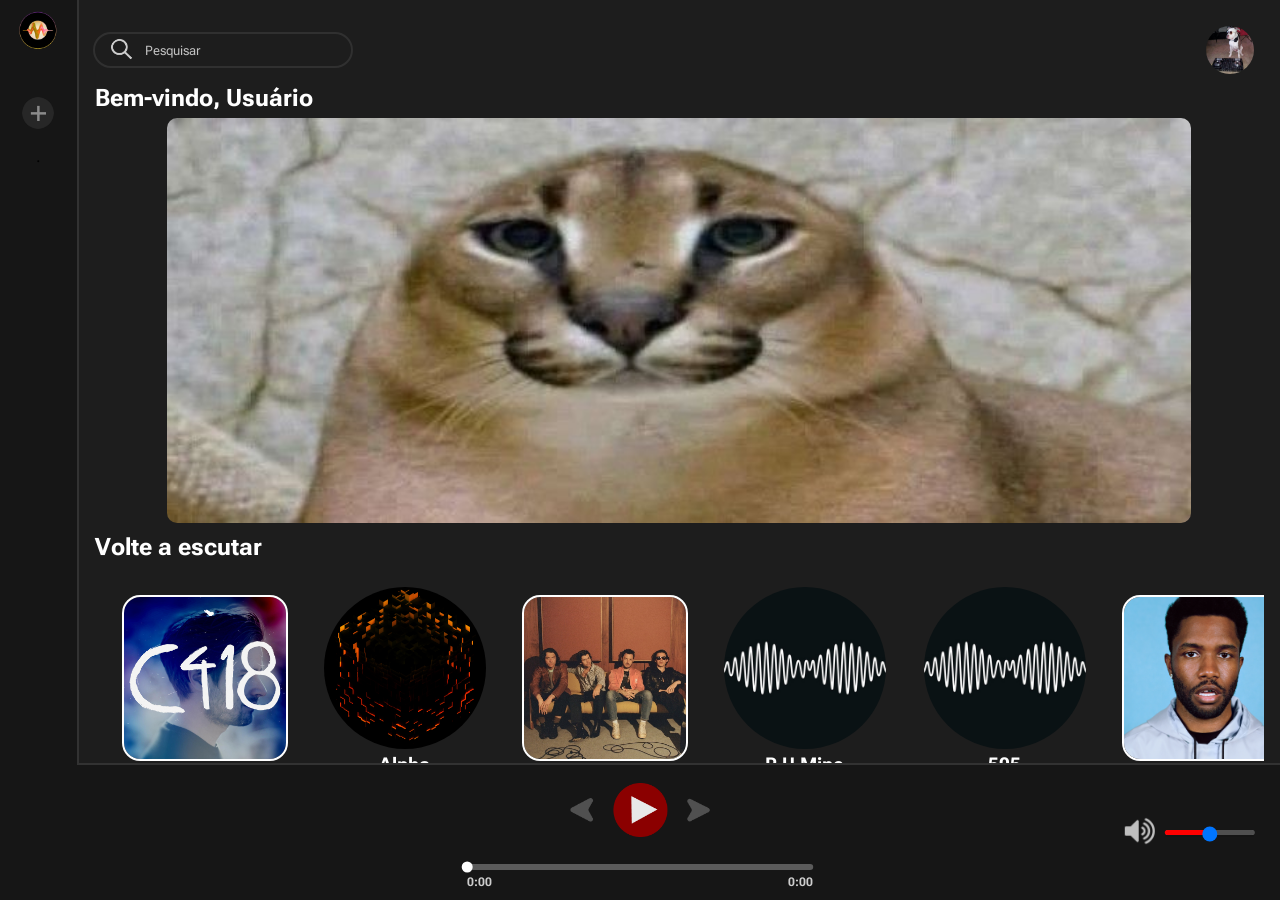
==== index.html @ 1cf7402e "alguns ajustes finos no js, html e css" ====
<!DOCTYPE html>
<html lang="pt-br">

<head>
    <meta charset="UTF-8">
    <meta name="viewport" content="width=device-width, initial-scale=1.0">
    <title>Suner</title>
    <link rel="stylesheet" href="./src/css/estilo.css">
    <link rel="icon" type="image/png" href="./src/assets/image/logosite.png">
</head>

<body>
    <main class="site"><!-- tudo vai estar dentro deste mano -->

        <section class="sub-main">

            <header>
                <div class="barra-pesquisa">
                    <img src="./src/assets/image/lupa-pesquisa.png" class="lupa-pesquisa">
                    <input type="text" placeholder="Pesquisar" class="input-pesquisa"></input>
                </div>

                <img src="./src/assets/image/foto_teste_tocandoAgora.jpg" class="foto-perfil">
                <img src="./src/assets/image/logosite.png" class="logo-mobile">
            </header>

            <h1 id="bem-vindoText">Bem-vindo, Usuário</h1>

            <img id="banner-bemvindo" src="./src/assets/image/banner/banner_epico.jfif">

            <h1 id="volte-escutarText">Volte a escutar</h1>

            <article id="volte-escutar">

            </article>

            <h1 id="fora-radarText">Fora do radar</h1>
            <h2 id="descricao-fora-radar">Descubra novas músicas e artistas pequenos</h2>

            <article id="fora-radar">

                <!-- aqui vai os icon, que são controlados pelo js -->

            </article>

            <section class="barra-debaixo">
                <div class="container-barra-debaixo">
                    <img class="img-barra-debaixo" src="./src/assets/image/botoes/homepreenchido.png">
                    <h1>Início</h1>
                </div>

                <div class="container-barra-debaixo">
                    <img class="imagem-nao-selecionada" src="./src/assets/image/botoes/playlistspreenchido.png">
                    <h1 class="nao-selecionado">Playlists</h1>
                </div>

                <div class="container-barra-debaixo">
                    <img class="imagem-nao-selecionada" src="./src/assets/image/botoes/usuariopreenchido.png">
                    <h1 class="nao-selecionado">Conta</h1>
                </div>
            </section>

        </section>

        <aside class="barra-lateral">

            <img src="/src/assets/image/logosite.png" class="logo">

            <div class="playlist-container" id="btn-criarPlaylist">
                <img class="botao-add-playlist" src="./src/assets/image/add_playlist.png">
                <h1 class="playlist-nome">Criar nova playlist</h1>
                <div id="input-playlists" class="hide">
                    <div>
                        <label for="input-nomePlaylist">Nome da playlist:</label>
                        <input type="text" id="input-nomePlaylist" placeholder="Nome playlist">
                    </div>
                    <div>
                        <label for="input-nomeCriador">Nome do criador:</label>
                        <input type="text" id="input-nomeCriador" placeholder="Nome do criador">
                    </div>
                    <button type="button" id="btn-confirmarPlaylist">Confirmar</button>
                </div>
            </div>

            <div class="playlist-content">



                <div class="playlist-container">
                    <img class="playlist" src="./src/assets/image/playlist/capa_playlist.jpg">
                    <h1 class="playlist-nome">Nome da playlist</h1>
                </div>
                <div class="playlist-container">
                    <img class="playlist" src="./src/assets/image/playlist/capa_playlist.jpg">
                    <h1 class="playlist-nome">Nome da playlist</h1>
                </div>
                <div class="playlist-container">
                    <img class="playlist" src="./src/assets/image/playlist/capa_playlist.jpg">
                    <h1 class="playlist-nome">Nome da playlist</h1>
                </div>


            </div>

        </aside>

        <!-- controle de música -->
        <div class="controle-musica">
            <img class="imagem-musica" src="">
            <div class="container-texto-musica">
                <h1 class="titulo" id="titulo-player-musica"></h1>
                <h2 id="titulo-player-album"></h2>
            </div>

            <div class="botoes-player">
                <img class="botao-player-voltaravancar" src="./src/assets/image/botoes/voltar_avancar.png">
                <img id="botao-player-tocar" src="./src/assets/image/botoes/botao_tocar.png">
                <img class="botao-player-voltaravancar" id="botao-player-avancar"
                    src="./src/assets/image/botoes/voltar_avancar.png">
            </div>

            <div class="container-progresso">
                <div class="barra-progresso">
                    <div class="progresso-musica"></div>
                    <div class="bolinha-progresso"></div>
                </div>

                <h4 class="tempo" id="tempo-atual">0:00</h4>
                <h4 class="tempo" id="tempo-total">0:00</h4>

            </div>

            <div class="controle-volume">
                <button id="btn-mutar" class="btn-mutar"><img class="imagem-botao-mutar"
                        src="./src/assets/image/botoes/volume.png" alt="Mutar"></button>
                <input type="range" id="volume-bar" min="0" max="100" value="50">
            </div>

    </main>

    <script src="./src/js/script.js"></script>
    <script src="https://cdnjs.cloudflare.com/ajax/libs/jsmediatags/3.9.5/jsmediatags.js"
        integrity="sha512-fCU+rmH3nS/RJaTSl/ylo/PxwWIZwJts3rfxRylSPqGYMJGPLXvPJGOTF+ECb0K5m9rSXbkCNg2PR7WKGWRTVQ=="
        crossorigin="anonymous" referrerpolicy="no-referrer"></script>

</body>

</html>
---- src/css/estilo.css ----
@import url('https://fonts.googleapis.com/css2?family=DM+Sans:ital,opsz,wght@0,9..40,100..1000;1,9..40,100..1000&display=swap');
@import url('https://fonts.googleapis.com/css2?family=DM+Sans:ital,opsz,wght@0,9..40,100..1000;1,9..40,100..1000&family=Roboto+Flex:opsz,wght@8..144,100..1000&display=swap');

/* reset */
* {
    padding: 0;
    box-sizing: border-box;
    margin: 0;
}

body {
    font-family: 'Roboto Flex';
    background: #161616
}

:root {
    --CorTema: #AC0000;
    --CorTemaEscuro: #990000;
    --CorFundo: hsl(0, 0%, 0%);
    --CorBgIcon: color-mix(in hsl, var(--CorFundo), transparent 60%);
    --LarguraSubMain: 100%;
}

.site {
    display: grid;
    grid-template-columns: minmax(75px, 6vw) 1fr;
    grid-template-rows: 85vh auto 0;
    grid-template-areas:
        "barraLateral sub-main"
        "controle-musica controle-musica"
        "barra-debaixo barra-debaixo";

    background: transparent;
    height: 100vh;
    overflow: visible;

}

.hide {
    opacity: 0;
    visibility: hidden;
}

/* Playlists */

.barra-lateral {
    grid-area: barraLateral;
    background-color: transparent;
    display: flex;
    flex-direction: column;
    max-height: 85vh;
}

#input-playlists {
    transition: ease 0.2s;
    position: absolute;
    background: #323232;
    color: #fff;
    padding: .5em;
    border-radius: 10px;
    z-index: 999;
    left: 5em;
    top: 12.5vh;
}

#input-playlists div {
    display: grid;
}

#input-playlists input {
    border-radius: 30rem;
    padding: 2.5px;
    padding-left: 5px;
    background: none;
    border: none;
    outline: 2px #4d4d4d solid;
    margin: 0.25rem;
    color: #fff;
}

#btn-confirmarPlaylist {
    background: #ac0000;
    color: #fff;
    border: 2px solid #fff;
    width: 50%;
    aspect-ratio: 3/1;
    margin-top:15px;
    margin-bottom: 10px;
    border-radius: 10px;
    cursor: pointer;
    margin-left:25%;
}

#btn-confirmarPlaylist:hover {
    background: #810000;
    margin-left:25%;
    transform: scale(105%);
    transition: 0.1s ease-in-out;

}

.playlist-content {
    display: flex;
    flex-direction: column;
    align-items: center;
    max-width: 100%;
}

.btn-playlist {
    background: transparent;
    border: none;
    color: #fff;
    font-size: 18px;
    display: flex;
    justify-content: space-between;
}

.playlist {
    width: 80%;
    aspect-ratio: 1/1;
    border-radius: 16%;
    margin-bottom: 1rem;
}

.playlist-container {
    display: flex;
    justify-content: center;
    position: relative;
    width: 100%;
    cursor: pointer;
}

.playlist-nome {
    position: absolute;
    left: calc(100%);
    opacity: 0;
    white-space: nowrap;
    color: white;
    background-color: #383838;
    font-family: 'Roboto Flex';
    font-size: 1vw;
    pointer-events: none;
    font-weight: bold;
    padding: 5px;
    border-radius: 5px;
    align-self: center;
    transform: translateY(-25%);
    margin: 0;
    transition: 0.2s;
}

.playlist-container:hover .playlist-nome {
    opacity: 1;
}

.botao-add-playlist {
    opacity: 0.5;
    width: 2.5vw;
    min-width: 24.3px;
    aspect-ratio: 1/1;
    display: flex;
    align-items: center;
    justify-content: center;
    border-radius: 100%;
    transition: .15s;
    margin-bottom: 2vh;
}

.playlist-container:hover .botao-add-playlist {
    opacity: 1;
    transition: 0.3s;
}

.artista-foto {
    box-sizing: border-box;
    width: 200px;
    height: auto;
    display: block;
    position: absolute;
    top: 75%;
    left: 40%;
    transform: translateY(-50%);
    border-radius: 15px;
    z-index: 1;
}

.artista-banner {
    background-image: url(../assets/image/banner/banner_epico.jfif);
    width: 100%;
    height: 250px;
    background-size: cover;
    background-position: center;
    background-repeat: no-repeat;
    transform: translateY(-10%) translateX(-11%)
}

.barra-pesquisa {
    border: #fff;
    color: #fff;
    width: 20vw;
    height: 3.5vh;
    display: flex;
    text-align: left;
    align-items: center;
    padding: 5px;
    position: relative;
    border-radius: 30px;
    outline: 2px solid rgb(48, 48, 48);
    z-index: 1;
}

.input-pesquisa::placeholder {
    font-family: 'Roboto Flex';
    color: rgba(255, 255, 255, 0.729);
}

.input-pesquisa {
    background-color: transparent;
    border: #fff;
    color: #fff;
    outline: none;
}

.lupa-pesquisa {
    border-radius: 100%;
    width: auto;
    height: 115%;
    aspect-ratio: 1/1;
    margin: 10px;
    cursor: pointer;
}

.artista-nome {
    color: white;
    position: absolute;
    text-align: right;
    top: 75%;
    right: 62%;
    font-size: 35px;
    margin-top: 10px;
}

.artista-subtitulo {
    color: #cdcdcd;
    position: absolute;
    text-align: right;
    top: calc(75% + 50px);
    right: 62%;
    font-family: "dm sans";
    font-size: 17.5px;
    font-weight: normal;
}

.btn-retangular {
    color: #ffffff;
    font-size: 18px;
    font-weight: bold;
    padding: 10px 20px 10px 20px;
    border: none;
    border-radius: 10px;
    cursor: pointer;
    align-items: center;
    justify-content: center;
    display: flex;
    gap: 15px;
    font-weight: 600;
    font-size: 22px;
    font-family: "dm sans";
    position: absolute;

    background: linear-gradient(#ac0000 0%, #460000 100%);
}

#btn-tocar {
    left: calc(40% + 200px + 15px);
    top: 84%;
}

.musicas-artista {
    display: flex;
    align-items: center;
    width: 100%;
    padding-left: 120px;
    padding-top: 120px;
}

.item-musica-artista {
    display: flex;
    max-height: 100px;
    align-items: center;
    margin-bottom: 3vh;
}

.musica-titulo-album {
    display: flex;
    flex-direction: column;
    gap: 8px;
}

.musica-titulo-album h2 {
    color: #CDCDCD;
    font-size: 17.5px;
}

.musica-foto {
    height: 12vh;
    width: auto;
    border-radius: 100%;
    padding-right: 15px;
}

.titulo {
    color: white;
    font-family: 'Roboto Flex';
    font-size: 25px;
    margin-right: 3vw;
}

.linha {
    width: 2px;
    height: 50vh;
    background: white;
    margin: 0 10px;
    background: linear-gradient(to bottom,
            transparent 0%,
            white 30%,
            white 70%,
            transparent 100%);
}

.lista-musicas {
    max-width: 50vw;
}

.em-destaque {
    display: flex;
    flex-direction: row;
    align-items: center;
    padding-left: 1vw;
}

.destaque-artista {
    flex: 1;
    max-width: 34vw;
    padding-bottom: 11.5vh;
}

.destaque-imagem {
    height: 35vh;
    width: auto;
    border-radius: 100%;
    padding-right: 15px;
}

.titulo-secundario {
    color: #CDCDCD;
    padding-right: 3vw;
    font-size: 20px;
    flex: 0 0 12vw;
}

.titulo-grande {
    color: white;
    font-family: 'Roboto Flex';
    font-size: 40px;
    padding-bottom: 2vh;
    padding-top: 5vh;
}

.titulo-destaque {
    color: white;
    font-family: 'Roboto Flex';
    font-size: 35px;
    padding-bottom: 1.5vh;
    padding-left: 0.5vw;
}

#em-destaque {
    padding-left: 1vw;
}

.titulo-secundario-destaque {
    color: #CDCDCD;
    font-size: 25px;
    padding-bottom: 0.5vh;
    padding-left: 0.5vw;
}

/* content do site */

.sub-main {
    background: #1D1D1D;
    overflow-y: auto;
    color: #fff;
    grid-area: sub-main;
    min-width: 0;
    width: var(--LarguraSubMain);
    padding: 1em;
    border-left: 2px solid #323232;
    border-bottom: 2px solid #323232;
}

::-webkit-scrollbar {
    width: 10px;
    height: 10px;
}

::-webkit-scrollbar-thumb {
    background: #555;
    border-radius: 0;
}

/* header do site */

.sub-main header {
    display: flex;
    justify-content: space-between;
    margin-top: 0px;
    align-items: center;
    position: relative;
    width: 100%;
}

.foto-perfil {
    border-radius: 100%;
    width: 3em;
    height: auto;
    aspect-ratio: 1/1;
    margin: 10px;
    cursor: pointer;
}

/* barra do usuário, a lateral */

#foto-perfil {
    width: 12vw;
    height: 12vw;
    border-radius: 50%;
}

.foto-user {
    position: relative;
    justify-self: center;
    padding: 10px;
    width: 100%;
    text-align: center;
}

#nome-user {
    color: var(--CorFundo);
    filter: invert(1);
}

#barra-user {
    color: invert(1) var(--CorFundo);
    position: absolute;
    top: 0;
    right: 10px;
    width: 20vw;
    height: 100vh;
    padding: 15px;
    background-color: var(--CorFundo);
    border-radius: 20px;
    z-index: 999;
    transition: 0.2s ease-in-out;
}

#btn-fechar {
    width: 4vw;
    height: 4vh;
    position: absolute;
    z-index: 9999;
    background: transparent;
    color: var(--CorFundo);
    filter: invert(1);
    border: var(--CorFundo) 2px solid;
    border-radius: 30px;
}

#btn-fechar:hover {
    background-color: color-mix(var(--CorTema), transparent 70%);
    border: var(--CorTema) 2px solid;
    filter: invert(0);
    color: color-mix(var(--CorTema), white 60%)
}

.tema-container div {
    display: grid;
}

.tema-container {
    display: grid;
    gap: 10px;
}

.tema-container label {
    margin-bottom: 5px;
    font-size: 1.5rem;
    font-weight: 600;
    color: var(--CorFundo);
    filter: invert(1);
}

.tema-container input {
    width: 4rem;
    height: 4rem;
    border-radius: 10px;
}

#btn-mudar-cor {
    justify-self: center;
    background: transparent;
    color: var(--CorFundo);
    filter: invert(1);
    border: var(--CorFundo) 2px solid;
    border-radius: 30px;
    width: 60%;
    aspect-ratio: 1/0.20;
    font-size: 1.2rem;
}

#btn-mudar-cor:hover {
    background-color: color-mix(var(--CorTema), transparent 70%);
    border: var(--CorTema) 2px solid;
    filter: invert(0);
    color: color-mix(var(--CorTema), white 60%)
}

/* ====================== */

#volte-escutar {
    display: flex;
    overflow-x: auto;
    padding: 10px;
    justify-content: left;
}

#fora-radar {
    padding: 10px;
    display: flex;
    justify-content: center;
    gap: 10px;
    overflow-x: auto;
}

/* banner maneiro */
#banner-bemvindo {
    background-image: url(../assets/image/banner/banner_epico.jfif);
    background-size: cover;
    width: 80vw;
    height: 45vh;
    position: relative;
    left: 50%;
    transform: translateX(-50%);
    border-radius: 10px;
}

/* Componentes dos icons (os treco do volte a escitar) */

.icon {
    transition: .2s;
    text-align: center;
    background: transparent;
    padding: 10px;
    border-radius: 10%;
    min-width: 200px;
    justify-content: center;
    align-content: center;
    max-width: 250px;
    cursor: pointer;
}

.icon:hover {
    transition: .2s ease-in-out;
    transform: scale(105%);
}

.icon-btn-play {
    width: 3rem;
    height: 3rem;
    background-color: var(--CorTema);
    display: flex;
    justify-content: center;
    align-items: center;
    border-radius: 50%;
    z-index: 99;
    position: absolute;
    left: 70%;
    top: 50%;
    visibility: hidden;
    box-shadow: #000 0 0 15px .25rem;
}

.icon:hover .icon-btn-play {
    visibility: visible;
    transform: scale(120%);
    transition: 0.2s ease-in-out;
}

.iconmusica {
    color: transparent;
}

.icon-barra-play {
    width: 0;
    height: 0;
    transform: translateX(25%);
    border-top: 0.625rem solid transparent;
    border-left: 1.25rem solid var(--CorFundo);
    border-right: 1.25rem solid transparent;
    border-bottom: 0.625rem solid transparent;
}

.capa-album {
    border-radius: 100%;
    width: 18vh;
}

.icon-nome {
    font-size: 1.2rem;
    font-weight: bold;
}

.icon-artista {
    font-size: 1rem;
    font-weight: 550;
}

.tipo {
    font-size: 0.8rem;
    color: #9999;
    font-family: 'DM Sans'
}

.capa-artista {
    border-radius: 10%;
    outline: 2px solid white;
    width: 18vh;
    height: auto;
    aspect-ratio: 1/1;
    object-fit: cover;
}

.capa-musica {
    border-radius: 100%;
    width: 18vh;
    aspect-ratio: 1/1;
}

/* tentativa de gambiarra #leonSola */
.fake-aside {
    width: 180px;
    height: 100vh;
    outline: 2px solid green;
}

/* Textos */
#bem-vindoText {
    margin-bottom: 0.25em;
}

#volte-escutarText {
    margin-top: 0.25em;
    margin-bottom: 0.25em;
}

#descricao-fora-radar {
    margin-bottom: 0.25em;
    font-family: "dm sans";
    font-weight: bold;
}

#btn-aleatorio {
    left: calc(40% + 200px + 15px + 152px);
    top: 84%;
    padding: 5px 20px 5px 20px;
}

.btn-retangular img {
    width: auto;
    height: 1.2em;
}

#btn-aleatorio img {
    height: calc(1.2em + 13px);
}

/* controle da musica v2 */

.controle-musica {
    display: flex;
    margin-top: 1vh;
    position: relative;
    width: 100%;
    margin-left: 1vw;
}

#btn-mutar {
    border: none;
    background: transparent;
    cursor: pointer;
}

.controle-volume {
    position: absolute;
    left: 97vw;
    transform: translateX(-100%) translateY(100%);
    display: flex;
    align-items: center;
    justify-content: center;
    gap: 0.75vw;
    margin-top: 1vh;
}

#volume-bar {
    --webkit-appearance: none;
    width: 7vw;
    background: transparent;
    cursor: pointer;
}

#volume-bar::-webkit-slider-runnable-track {
    height: 5px;
    background: linear-gradient(to right, #ff0000 var(--range-pct, 0%), #4f4f4f var(--range-pct, 0%));
    border-radius: 10px;
    box-shadow: 0px 2px 0px rgba(0, 0, 0, 0.1);
}

#volume-bar::-webkit-slider-thumb {
    -webkit-appearance: none;
    height: 14px;
    width: 14px;
    background: #CDCDCD;
    border-radius: 10px;
    margin-top: -4.5px;
}

.imagem-botao-mutar {
    width: 30px;
    height: 30px;
    filter: brightness(0) invert(0.75)
}

.imagem-musica {
    aspect-ratio: 1/1;
    max-height: 13vh;
    border-radius: 100%;
}

#titulo-player-musica {
    margin-top: 1vh;
    margin-left: 0.5vw;
    white-space: nowrap;
}

.botoes-player {
    position: absolute;
    left: 49vw;
    transform: translateX(-50%);
    display: flex;
    align-items: center;
    justify-content: center;
    gap: 1.5vw;
    margin-top: 1vh;
}

#botao-player-tocar {
    max-width: 6vh;
    transition: 0.15s;
}

#botao-player-tocar:hover {
    transform: scale(105%);
    transition: 0.15s;
}

.botao-player-voltaravancar {
    max-width: 2.6vh;
    aspect-ratio: 1/1;
    transition: 0.15s;
}

.botao-player-voltaravancar:hover {
    transform: scale(105%);
    transition: 0.15s;
    filter: brightness(0) invert(1)
}

#botao-player-avancar {
    transform: rotate(180deg);
}

/* barra progresso é a parte do fundo da barra de progresso */
.container-progresso {
    background-color: #5B5B5B;
    border-radius: 30px;
    width: 27vw;
    min-width: 183px;
    height: 6px;
    position: absolute;
    left: 49vw;
    transform: translateX(-50%);
    margin-top: 10vh;
}

.barra-progresso {
    height: 100%;
}

#tempo-atual {
    margin-top: 5px;
    color: #CDCDCD;
}

#tempo-total {
    margin-top: -14px;
    text-align: right;
    color: #CDCDCD;
}

.progresso-musica {
    width: 50%;
    height: 100%;
    background: #8B0000;
    border-radius: 30px;
}

.barra-progresso:hover .bolinha-progresso {
    transform: scale(110%) translateY(-50%) translateX(-50%);
    transition: 0.1s;
}

.bolinha-progresso {
    height: 11px;
    background-color: white;
    border-radius: 100%;
    position: absolute;
    top: 50%;
    transform: translateY(-50%) translateX(-50%);
    width: 11px;
    left: 50%;
    transition: 0.1s;
}

/* Tempo (esquerda e direita) */
.tempo {
    font-size: 12px;
    color: #e4dcdc;
    min-width: 35px;
}

.logo {
    max-width: 60%;
    align-self: center;
    margin-top: 1vh;
    margin-bottom: 5vh;
    border-radius: 10px;
}

.container-texto-musica {
    display: flex;
    flex-direction: column;
}

.container-texto-musica h2 {
    font-family: "dm sans";
    font-size: 1rem;
    color: #CDCDCD;
    margin-left: 0.5vw;
    white-space: nowrap;
}

.barra-debaixo {
    position: fixed;
    display: none;
    justify-content: space-between;
    bottom: 0;
    left: 0;
    width: 100%;
    height: 50px;
    background: linear-gradient(#1d1d1d00 10%, #1d1d1d57 35%, #ff000097 90%, #ff0000c8 100%);
    z-index: 9999;
    padding-left: 50px;
    padding-right: 50px;
}

.img-barra-debaixo {
    width: 30px;
    aspect-ratio: 1/1;
}

.container-barra-debaixo {
    display: flex;
    flex-direction: column;
    align-items: center;
    max-width: 40px;
}

.container-barra-debaixo h1 {
    font-size: 0.8rem;
    font-family: "Roboto Flex";
    padding-top: 3px;
}

.nao-selecionado {
    color: #9A9A9A;
    opacity: 0.75;
}

.imagem-nao-selecionada {
    width: 30px;
    aspect-ratio: 1/1;
    opacity: 0.75;
}

.logo-mobile {
    width: 8vw;
    display: none;
}

.identificador-tipo-icone {
    display: none;
}

.identificador-tipo-artista {
    display: none;
}

@media(width <=768px) {
    .site {
        grid-template-columns: minmax(75px, 6vw) 1fr;
        grid-template-rows: 100vh;
        grid-template-areas:
            "sub-main sub-main"
    }

    .barra-lateral {
        display: none;
    }

    .barra-debaixo {
        display: flex;

    }

    .controle-musica {
        position: fixed;
        bottom: 8%;
        left: 50%;
        transform: translateX(-50%);
        width: 95%;
        background-color: #2A2A2A;
        height: 65px;
        border-radius: 10px;

        margin-left: 0;
        margin-top: 0;

        display: flex;
        align-items: center;
        overflow-x: hidden;
    }

    .imagem-musica {
        max-height: 5.25vh;
        margin-bottom: 5px;
        margin-left: 5px;
    }

    .botoes-player {
        position: static;

        left: 0;
        transform: none;
        display: flex;
        align-items: center;
        justify-content: center;
        gap: 15px;
        margin-top: 0;
        margin-left: auto;
        margin-right: 10px;
        margin-bottom: 6px;
    }

    #botao-player-tocar {
        max-width: 4.6vh;
    }

    .botao-player-voltaravancar {
        max-width: 15px;
    }

    #titulo-player-musica {
        margin-top: 0;
        font-size: 1rem;
    }

    .container-texto-musica {
        margin-bottom: 5px;
        margin-left: 5px;
    }

    .container-texto-musica h2 {
        font-size: 0.7rem;
    }

    .container-progresso {
        border-radius: 10px;
        width: 100%;
        height: 4px;
        position: absolute;
        bottom: 1px;
        left: 50%;
    }

    .bolinha-progresso {
        height: 8px;
        background-color: white;
        border-radius: 100%;
        position: absolute;
        top: 50%;
        transform: translateY(-50%) translateX(-50%);
        width: 8px;
        left: 50%;
        transition: 0.1s;
        display: none;
    }

    #banner-bemvindo {
        display: none;
    }

    .barra-pesquisa {
        display: none;
    }

    .foto-perfil {
        display: none;
    }

    .sub-main {
        padding: 10px;
    }

    .sub-main header {
        margin-bottom: 2vh;
    }

    #bem-vindoText {
        margin-bottom: 4vh;
    }

    #volte-escutar {
        display: grid;
        grid-template-columns: repeat(2, 46vw);
        grid-template-rows: repeat(4, 45px);
        gap: 10px;
        padding: 0;
        align-items: center;
        justify-content: center;
        margin-bottom: 3vh;
    }

    .icon {
        text-align: center;
        background: #2A2A2A;
        border-radius: 5px;
        padding: 0;
        display: flex;
        flex-direction: row;
        cursor: pointer;
        max-width: none;
        min-width: 0;
        justify-content: flex-start;
        align-items: center;
    }

    .icon:hover {
        transition: 0s;
        transform: scale(100%);
    }

    .capa-musica {
        border-radius: 5px;
        height: 45px;
        width: 45px;
        margin-right: 7.5px;
    }

    .capa-artista {
        border-radius: 5px;
        outline: 0;
        height: 45px;
        width: 45px;
        margin-right: 7.5px;
    }

    .icon-nome {
        font-size: 1rem;
        text-align: left;
    }

    .icon-artista {
        font-size: 0.8rem;
        text-align: left;
    }

    .tipo {
        display: none;
    }

    .identificador-tipo-icone {
        width: 15px;
        aspect-ratio: 1/1;
        margin-left: auto;
        margin-right: 7.5px;
        display: block;
    }

    .identificador-tipo-artista {
        width: 20px;
        aspect-ratio: 1/1;
        margin-left: auto;
        margin-right: 5px;
        display: block;
    }

    .logo-mobile {
        display: block;
    }

    #bem-vindoText {
        font-size: 1.5rem;
    }

    #volte-escutarText {
        font-size: 1.35rem;
    }

    #fora-radarText {
        font-size: 1.35rem;
    }

    #descricao-fora-radar {
        font-size: 0.8rem;
    }

    #tempo-atual {
        display: none;
    }

    #tempo-total {
        display: none;
    }

    .controle-volume {
        display: none;
    }
}

/* estilização da pagina de playlist */

.playlist-info img {
    width: 15vw;
    aspect-ratio: 1/1;
    min-width: 170px;
    border-radius: 5%;
}

.playlist-info {
    display: flex;
    align-items: center;
    margin-bottom: 3rem;
}

.playlist-info div {
    margin-left: 5vh;
    text-align: left;
}

.playlist-namePage {
    font-size: 3rem;
}

.criador-playlist {
    margin-top: 10px;
    font-size: 1.3rem;
    font-weight: 500;
}

.dados-playlist {
    font-size: 1rem;
    font-weight: 350;
}

/* bagulhinho das musicas */

.musica-playlist {
    width: 100%;
    display: flex;
    justify-content: space-between;
    align-items: center;
    cursor: pointer;
    padding: 0.4rem;
    background: #272727;
    border-radius: 0.6rem;
}

.musica-playlist section {
    display: flex;
    align-items: center;
}

.capa-musicaPlaylist {
    width: 7vw;
    aspect-ratio: 1/1;
    border-radius: 50%;
}

.info-musicaPlaylist {
    align-items: center;
    font-size: 0.8rem;
    margin-left: 0.5em;
}

.nome-musicaPlaylist {
    font-size: 1.5rem;
}

.artista-musicaPlaylist {
    font-size: 1.3em;
    color: #a3a3a3
}

.tempo-musicaPlaylist {
    font-size: 1.3em
}

.toques-musicaPlaylist {
    font-size: 1.3em;
}
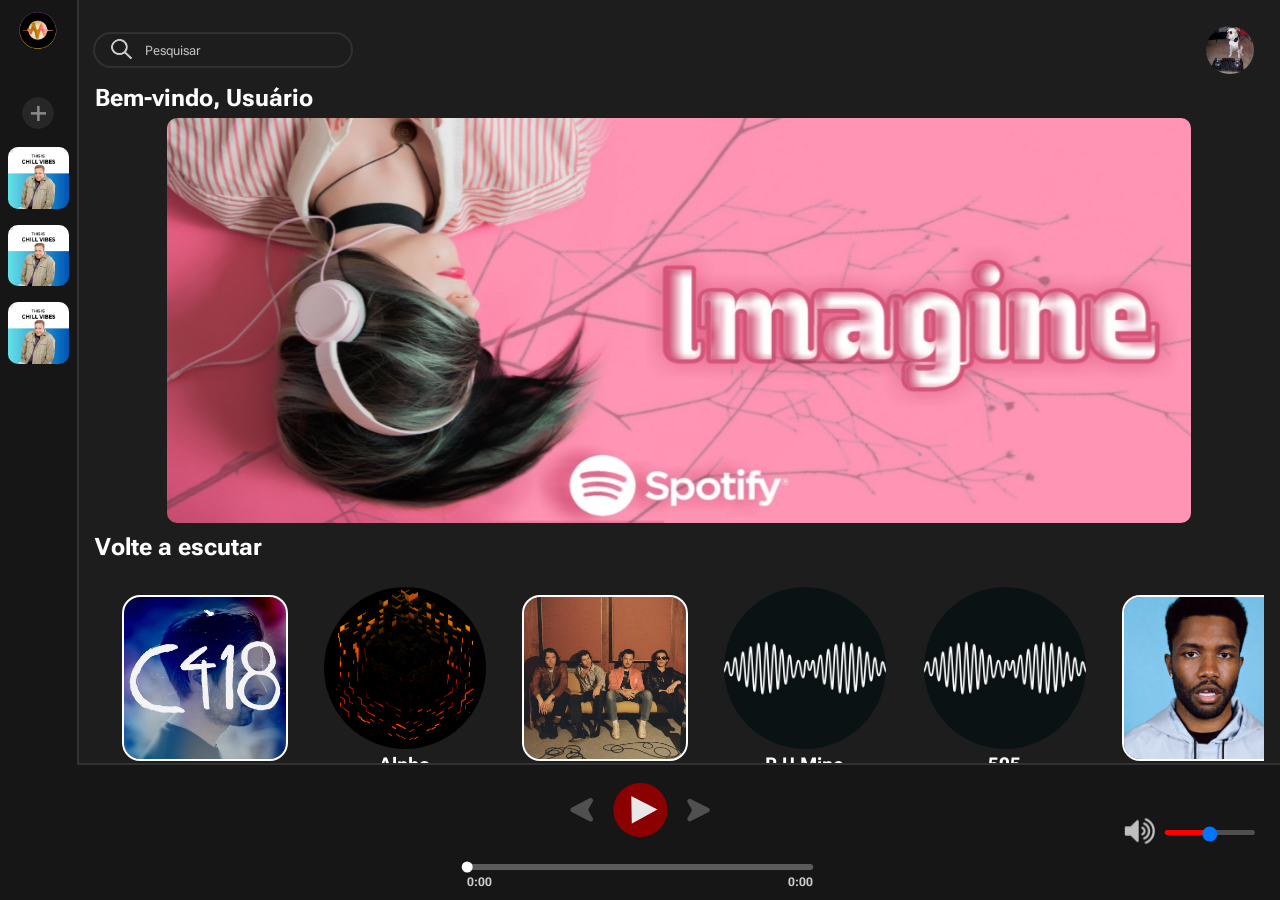
==== commit f9f37835: "finalizacao da correcao artista" ====
--- a/index.html
+++ b/index.html
@@ -26,7 +26,7 @@
 
             <h1 id="bem-vindoText">Bem-vindo, Usuário</h1>
 
-            <img id="banner-bemvindo" src="./src/assets/image/banner/banner_epico.jfif">
+            <img id="banner-bemvindo" src="./src/assets/image/banner/banner2.png">
 
             <h1 id="volte-escutarText">Volte a escutar</h1>
 
@@ -64,27 +64,14 @@
 
         <aside class="barra-lateral">
 
-            <img src="/src/assets/image/logosite.png" class="logo">
-
-            <div class="playlist-container" id="btn-criarPlaylist">
-                <img class="botao-add-playlist" src="./src/assets/image/add_playlist.png">
-                <h1 class="playlist-nome">Criar nova playlist</h1>
-                <div id="input-playlists" class="hide">
-                    <div>
-                        <label for="input-nomePlaylist">Nome da playlist:</label>
-                        <input type="text" id="input-nomePlaylist" placeholder="Nome playlist">
-                    </div>
-                    <div>
-                        <label for="input-nomeCriador">Nome do criador:</label>
-                        <input type="text" id="input-nomeCriador" placeholder="Nome do criador">
-                    </div>
-                    <button type="button" id="btn-confirmarPlaylist">Confirmar</button>
-                </div>
-            </div>
+            <img src="./src/assets/image/logosite.png" class="logo">
 
             <div class="playlist-content">
 
-
+                <div class="playlist-container">
+                    <img class="botao-add-playlist" src="./src/assets/image/add_playlist.png">
+                    <h1 class="playlist-nome">Criar nova playlist</h1>
+                </div>
 
                 <div class="playlist-container">
                     <img class="playlist" src="./src/assets/image/playlist/capa_playlist.jpg">
@@ -115,8 +102,7 @@
             <div class="botoes-player">
                 <img class="botao-player-voltaravancar" src="./src/assets/image/botoes/voltar_avancar.png">
                 <img id="botao-player-tocar" src="./src/assets/image/botoes/botao_tocar.png">
-                <img class="botao-player-voltaravancar" id="botao-player-avancar"
-                    src="./src/assets/image/botoes/voltar_avancar.png">
+                <img class="botao-player-voltaravancar" id="botao-player-avancar" src="./src/assets/image/botoes/voltar_avancar.png">
             </div>
 
             <div class="container-progresso">
@@ -131,10 +117,10 @@
             </div>
 
             <div class="controle-volume">
-                <button id="btn-mutar" class="btn-mutar"><img class="imagem-botao-mutar"
-                        src="./src/assets/image/botoes/volume.png" alt="Mutar"></button>
+                <button id="btn-mutar" class="btn-mutar"><img class="imagem-botao-mutar" src="./src/assets/image/botoes/volume.png" alt="Mutar"></button>
                 <input type="range" id="volume-bar" min="0" max="100" value="50">
             </div>
+        </div>
 
     </main>
 
--- a/src/css/estilo.css
+++ b/src/css/estilo.css
@@ -1195,6 +1195,11 @@
 
 /* bagulhinho das musicas */
 
+.playlist-musicaContainer{
+    display: grid;
+    gap:10px;
+}
+
 .musica-playlist {
     width: 100%;
     display: flex;
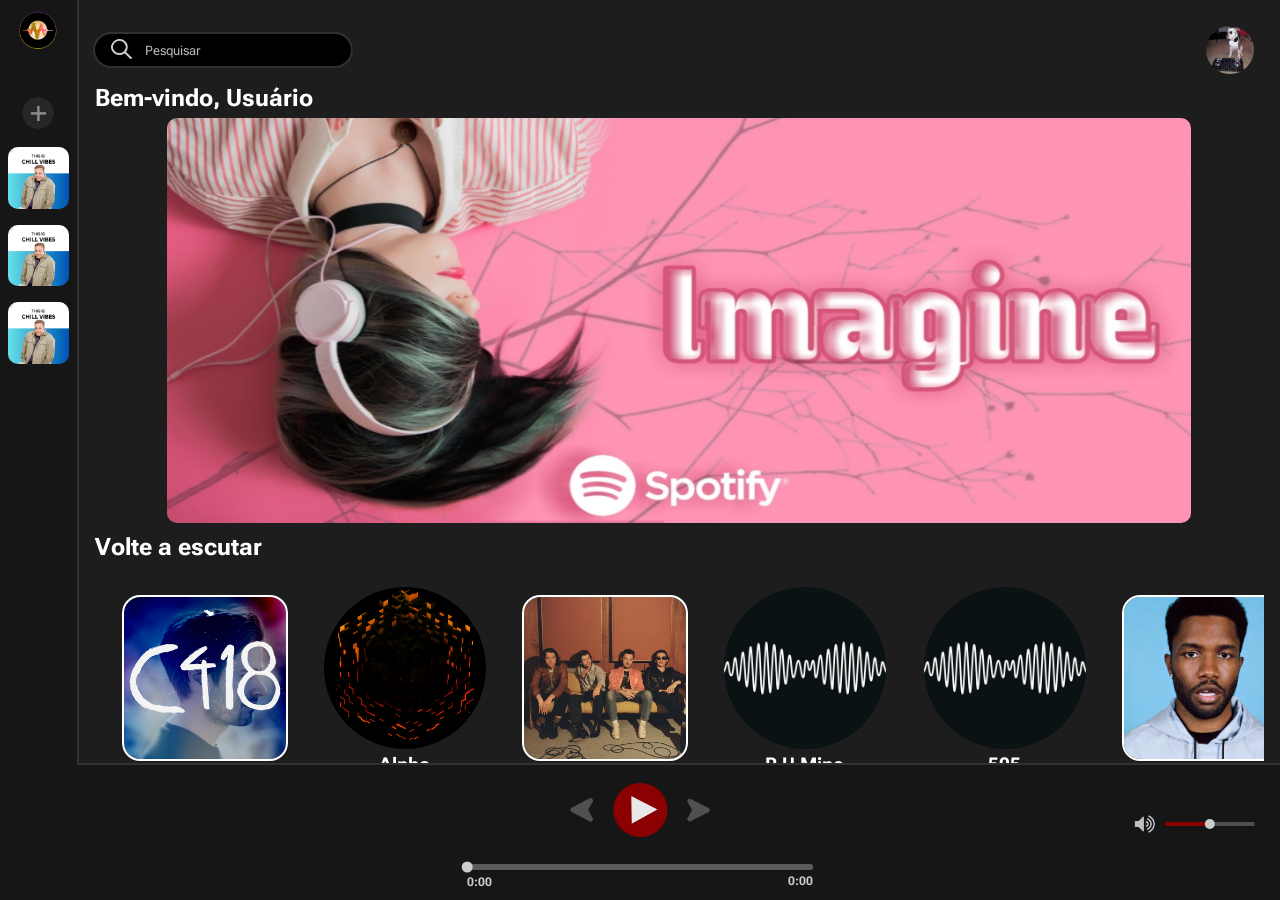
==== commit ececb7c1: "finalizando ajustes no site, preparando para merge com a main" ====
--- a/index.html
+++ b/index.html
@@ -97,6 +97,7 @@
             <div class="container-texto-musica">
                 <h1 class="titulo" id="titulo-player-musica"></h1>
                 <h2 id="titulo-player-album"></h2>
+                <h2 id="titulo-player-artista"></h2>
             </div>
 
             <div class="botoes-player">
--- a/src/css/estilo.css
+++ b/src/css/estilo.css
@@ -37,7 +37,6 @@
 }
 
 .hide {
-    opacity: 0;
     visibility: hidden;
 }
 
@@ -49,54 +48,6 @@
     display: flex;
     flex-direction: column;
     max-height: 85vh;
-}
-
-#input-playlists {
-    transition: ease 0.2s;
-    position: absolute;
-    background: #323232;
-    color: #fff;
-    padding: .5em;
-    border-radius: 10px;
-    z-index: 999;
-    left: 5em;
-    top: 12.5vh;
-}
-
-#input-playlists div {
-    display: grid;
-}
-
-#input-playlists input {
-    border-radius: 30rem;
-    padding: 2.5px;
-    padding-left: 5px;
-    background: none;
-    border: none;
-    outline: 2px #4d4d4d solid;
-    margin: 0.25rem;
-    color: #fff;
-}
-
-#btn-confirmarPlaylist {
-    background: #ac0000;
-    color: #fff;
-    border: 2px solid #fff;
-    width: 50%;
-    aspect-ratio: 3/1;
-    margin-top:15px;
-    margin-bottom: 10px;
-    border-radius: 10px;
-    cursor: pointer;
-    margin-left:25%;
-}
-
-#btn-confirmarPlaylist:hover {
-    background: #810000;
-    margin-left:25%;
-    transform: scale(105%);
-    transition: 0.1s ease-in-out;
-
 }
 
 .playlist-content {
@@ -127,7 +78,6 @@
     justify-content: center;
     position: relative;
     width: 100%;
-    cursor: pointer;
 }
 
 .playlist-nome {
@@ -166,37 +116,37 @@
     margin-bottom: 2vh;
 }
 
-.playlist-container:hover .botao-add-playlist {
+.botao-add-playlist:hover {
     opacity: 1;
     transition: 0.3s;
 }
 
 .artista-foto {
     box-sizing: border-box;
-    width: 200px;
-    height: auto;
-    display: block;
+    width: 150px;
+    height: 150px;
     position: absolute;
-    top: 75%;
-    left: 40%;
-    transform: translateY(-50%);
+    top: 100%;
+    left: 50%;
+    transform: translateX(-50%) translateY(-50%);
     border-radius: 15px;
+    outline: 2px black solid;
     z-index: 1;
 }
 
 .artista-banner {
     background-image: url(../assets/image/banner/banner_epico.jfif);
     width: 100%;
-    height: 250px;
+    height: 300px;
     background-size: cover;
     background-position: center;
     background-repeat: no-repeat;
-    transform: translateY(-10%) translateX(-11%)
 }
 
 .barra-pesquisa {
     border: #fff;
     color: #fff;
+    background-color: #000;
     width: 20vw;
     height: 3.5vh;
     display: flex;
@@ -233,55 +183,67 @@
 .artista-nome {
     color: white;
     position: absolute;
+    left: 50%;
+    transform: translateX(calc(-100% - 75px - 1vw));
     text-align: right;
-    top: 75%;
-    right: 62%;
-    font-size: 35px;
-    margin-top: 10px;
+    font-size: 2.2rem;
+    margin-top: 1vh;
 }
 
 .artista-subtitulo {
     color: #cdcdcd;
     position: absolute;
+    left: 50%;
+    transform: translateX(calc(-100% - 75px - 1vw));
+    font-size: 1rem;
+    margin-top: 6.5vh;
     text-align: right;
-    top: calc(75% + 50px);
-    right: 62%;
     font-family: "dm sans";
-    font-size: 17.5px;
     font-weight: normal;
 }
 
 .btn-retangular {
     color: #ffffff;
-    font-size: 18px;
+    font-size: clamp(12px, 1.2vw, 20px);
     font-weight: bold;
-    padding: 10px 20px 10px 20px;
+    padding: 0.7vw 1.4vw 0.7vw 1.4vw;
     border: none;
     border-radius: 10px;
+    margin-top: 1.75vh;
     cursor: pointer;
     align-items: center;
     justify-content: center;
     display: flex;
+    gap: 1vw;
+    font-family: "dm sans";
+    transition: 0.075s;
+    background: #8B0000;
+}
+
+.btn-retangular:hover{
+    transform: scale(105%);
+    transition: 0.15s;
+}
+
+.btn-retangular:active{
+    transform: scale(95%);
+    transition: 0.1s;
+}
+
+.container-botoes {
+    position: absolute;
+    left: 50%;
+    transform: translateX(calc(75px + 1vw));
+
+    display: flex;
     gap: 15px;
-    font-weight: 600;
-    font-size: 22px;
-    font-family: "dm sans";
-    position: absolute;
-
-    background: linear-gradient(#ac0000 0%, #460000 100%);
-}
-
-#btn-tocar {
-    left: calc(40% + 200px + 15px);
-    top: 84%;
 }
 
 .musicas-artista {
     display: flex;
     align-items: center;
     width: 100%;
-    padding-left: 120px;
-    padding-top: 120px;
+    padding-top: 10vh;
 }
 
 .item-musica-artista {
@@ -299,21 +261,21 @@
 
 .musica-titulo-album h2 {
     color: #CDCDCD;
-    font-size: 17.5px;
+    font-size: clamp(0.75rem, 1vw, 1.2rem);
 }
 
 .musica-foto {
-    height: 12vh;
+    height: 6vw;
     width: auto;
     border-radius: 100%;
-    padding-right: 15px;
+    padding-right: 1vw;
 }
 
 .titulo {
     color: white;
     font-family: 'Roboto Flex';
-    font-size: 25px;
-    margin-right: 3vw;
+    font-size: clamp(1rem, 1.75vw, 2rem);
+    margin-right: 1.5vw;
 }
 
 .linha {
@@ -329,7 +291,7 @@
 }
 
 .lista-musicas {
-    max-width: 50vw;
+    max-width: 60vw;
 }
 
 .em-destaque {
@@ -341,12 +303,12 @@
 
 .destaque-artista {
     flex: 1;
-    max-width: 34vw;
+    max-width: 40vw;
     padding-bottom: 11.5vh;
 }
 
 .destaque-imagem {
-    height: 35vh;
+    height: 18vw;
     width: auto;
     border-radius: 100%;
     padding-right: 15px;
@@ -354,8 +316,8 @@
 
 .titulo-secundario {
     color: #CDCDCD;
-    padding-right: 3vw;
-    font-size: 20px;
+    padding-right: 1.5vw;
+    font-size: clamp(0.5rem, 1.25vw, 1.5rem);
     flex: 0 0 12vw;
 }
 
@@ -370,7 +332,7 @@
 .titulo-destaque {
     color: white;
     font-family: 'Roboto Flex';
-    font-size: 35px;
+    font-size: clamp(1rem, 2vw, 2.25rem);
     padding-bottom: 1.5vh;
     padding-left: 0.5vw;
 }
@@ -381,7 +343,7 @@
 
 .titulo-secundario-destaque {
     color: #CDCDCD;
-    font-size: 25px;
+    font-size: clamp(0.75rem, 1.25vw, 1.5rem);
     padding-bottom: 0.5vh;
     padding-left: 0.5vw;
 }
@@ -421,6 +383,27 @@
     width: 100%;
 }
 
+.header-artista{
+    display: flex;
+    flex-direction: column;
+    width: 100%;
+}
+
+.header-topo {
+    display: flex;
+    justify-content: space-between;
+    align-items: center;
+    width: 100%;
+    padding-right: 1.5vw;
+    padding-left: 1.5vw;
+}
+
+.header-artista-info {
+    position: relative;
+    margin-top: -12vh;
+    width: 100%;
+}
+
 .foto-perfil {
     border-radius: 100%;
     width: 3em;
@@ -428,6 +411,7 @@
     aspect-ratio: 1/1;
     margin: 10px;
     cursor: pointer;
+    z-index: 3;
 }
 
 /* barra do usuário, a lateral */
@@ -568,33 +552,22 @@
     align-content: center;
     max-width: 250px;
     cursor: pointer;
-}
-
-.icon:hover {
-    transition: .2s ease-in-out;
-    transform: scale(105%);
-}
-
-.icon-btn-play {
-    width: 3rem;
-    height: 3rem;
-    background-color: var(--CorTema);
-    display: flex;
-    justify-content: center;
-    align-items: center;
-    border-radius: 50%;
-    z-index: 99;
+    position: relative;
+}
+
+.botao-play-icon{
+    max-width: 6vh;
+    max-height: 6vh;
     position: absolute;
-    left: 70%;
-    top: 50%;
-    visibility: hidden;
-    box-shadow: #000 0 0 15px .25rem;
-}
-
-.icon:hover .icon-btn-play {
-    visibility: visible;
-    transform: scale(120%);
-    transition: 0.2s ease-in-out;
+    bottom: 35%;
+    left: 62.5%;
+    opacity: 0;
+    transition: 0.125s;
+}
+
+.icon:hover .botao-play-icon {
+    transition: 0.25s;
+    opacity: 1;
 }
 
 .iconmusica {
@@ -671,8 +644,6 @@
 }
 
 #btn-aleatorio {
-    left: calc(40% + 200px + 15px + 152px);
-    top: 84%;
     padding: 5px 20px 5px 20px;
 }
 
@@ -701,7 +672,7 @@
     cursor: pointer;
 }
 
-.controle-volume {
+.controle-volume{
     position: absolute;
     left: 97vw;
     transform: translateX(-100%) translateY(100%);
@@ -713,31 +684,32 @@
 }
 
 #volume-bar {
-    --webkit-appearance: none;
-    width: 7vw;
-    background: transparent;
-    cursor: pointer;
+  -webkit-appearance: none;
+  width: 7vw;
+  background: transparent;
+  cursor: pointer;
 }
 
 #volume-bar::-webkit-slider-runnable-track {
-    height: 5px;
-    background: linear-gradient(to right, #ff0000 var(--range-pct, 0%), #4f4f4f var(--range-pct, 0%));
-    border-radius: 10px;
-    box-shadow: 0px 2px 0px rgba(0, 0, 0, 0.1);
+  height: 4px;
+  background: linear-gradient(to right, #8B0000 var(--range-pct, 0%), #4f4f4f var(--range-pct, 0%));
+  border-radius: 10px;
+  box-shadow: 0px 2px 0px rgba(0, 0, 0, 0.1);
 }
 
 #volume-bar::-webkit-slider-thumb {
-    -webkit-appearance: none;
-    height: 14px;
-    width: 14px;
-    background: #CDCDCD;
-    border-radius: 10px;
-    margin-top: -4.5px;
+  -webkit-appearance: none;
+  height: 10px;
+  width: 10px;
+  background: #CDCDCD;
+  border-radius: 10px;
+  margin-top: -2.75px;
 }
 
 .imagem-botao-mutar {
-    width: 30px;
-    height: 30px;
+    margin-top: 4px;
+    width: 20px;
+    height: 20px;
     filter: brightness(0) invert(0.75)
 }
 
@@ -803,17 +775,17 @@
     margin-top: 10vh;
 }
 
-.barra-progresso {
+.barra-progresso{
     height: 100%;
 }
 
-#tempo-atual {
+#tempo-atual{
     margin-top: 5px;
     color: #CDCDCD;
 }
 
-#tempo-total {
-    margin-top: -14px;
+#tempo-total{
+    margin-top: -15px;
     text-align: right;
     color: #CDCDCD;
 }
@@ -832,10 +804,10 @@
 
 .bolinha-progresso {
     height: 11px;
-    background-color: white;
+    background-color: #CDCDCD;
     border-radius: 100%;
     position: absolute;
-    top: 50%;
+    top: 55%;
     transform: translateY(-50%) translateX(-50%);
     width: 11px;
     left: 50%;
@@ -843,10 +815,10 @@
 }
 
 /* Tempo (esquerda e direita) */
-.tempo {
-    font-size: 12px;
-    color: #e4dcdc;
-    min-width: 35px;
+.tempo{
+  font-size: 12px;
+  color: #e4dcdc;
+  min-width: 35px;
 }
 
 .logo {
@@ -864,8 +836,16 @@
 
 .container-texto-musica h2 {
     font-family: "dm sans";
+    font-size: 0.9rem;
+    color: #CDCDCD;
+    margin-left: 0.5vw;
+    white-space: nowrap;
+}
+
+#titulo-player-album{
+    font-family: "dm sans";
     font-size: 1rem;
-    color: #CDCDCD;
+    color: white;
     margin-left: 0.5vw;
     white-space: nowrap;
 }
@@ -995,7 +975,7 @@
         font-size: 1rem;
     }
 
-    .container-texto-musica {
+    .container-texto-musica{
         margin-bottom: 5px;
         margin-left: 5px;
     }
@@ -1145,102 +1125,19 @@
         font-size: 0.8rem;
     }
 
-    #tempo-atual {
+    #tempo-atual{
         display: none;
     }
 
-    #tempo-total {
+    #tempo-total{
         display: none;
     }
 
-    .controle-volume {
+    .controle-volume{
         display: none;
     }
-}
-
-/* estilização da pagina de playlist */
-
-.playlist-info img {
-    width: 15vw;
-    aspect-ratio: 1/1;
-    min-width: 170px;
-    border-radius: 5%;
-}
-
-.playlist-info {
-    display: flex;
-    align-items: center;
-    margin-bottom: 3rem;
-}
-
-.playlist-info div {
-    margin-left: 5vh;
-    text-align: left;
-}
-
-.playlist-namePage {
-    font-size: 3rem;
-}
-
-.criador-playlist {
-    margin-top: 10px;
-    font-size: 1.3rem;
-    font-weight: 500;
-}
-
-.dados-playlist {
-    font-size: 1rem;
-    font-weight: 350;
-}
-
-/* bagulhinho das musicas */
-
-.playlist-musicaContainer{
-    display: grid;
-    gap:10px;
-}
-
-.musica-playlist {
-    width: 100%;
-    display: flex;
-    justify-content: space-between;
-    align-items: center;
-    cursor: pointer;
-    padding: 0.4rem;
-    background: #272727;
-    border-radius: 0.6rem;
-}
-
-.musica-playlist section {
-    display: flex;
-    align-items: center;
-}
-
-.capa-musicaPlaylist {
-    width: 7vw;
-    aspect-ratio: 1/1;
-    border-radius: 50%;
-}
-
-.info-musicaPlaylist {
-    align-items: center;
-    font-size: 0.8rem;
-    margin-left: 0.5em;
-}
-
-.nome-musicaPlaylist {
-    font-size: 1.5rem;
-}
-
-.artista-musicaPlaylist {
-    font-size: 1.3em;
-    color: #a3a3a3
-}
-
-.tempo-musicaPlaylist {
-    font-size: 1.3em
-}
-
-.toques-musicaPlaylist {
-    font-size: 1.3em;
+
+    .icon:hover .botao-play-icon {
+        opacity: 0;
+    }
 }
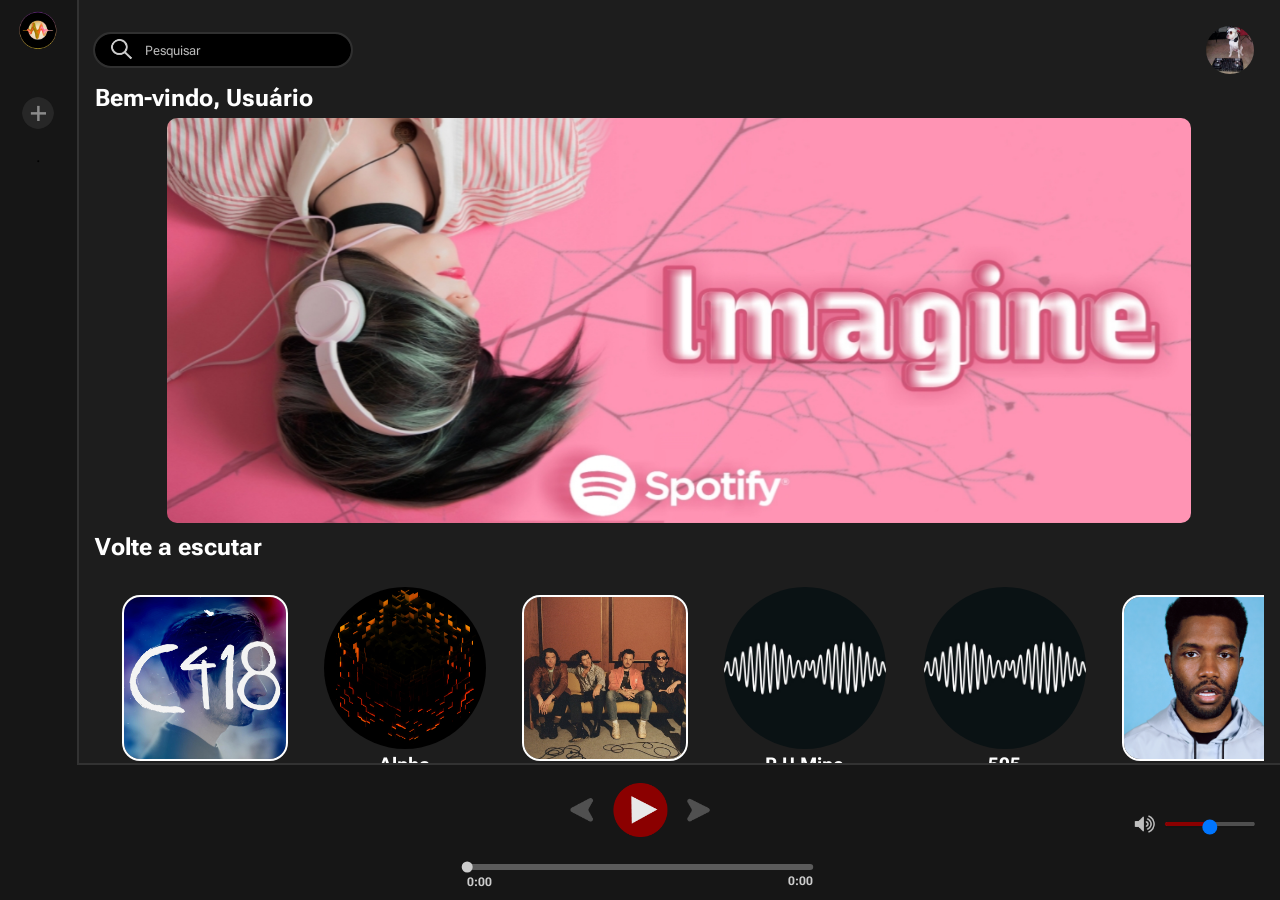
==== commit 3558578b: "finalizando conflitos" ====
--- a/index.html
+++ b/index.html
@@ -66,12 +66,25 @@
 
             <img src="./src/assets/image/logosite.png" class="logo">
 
+            <div class="playlist-container" id="btn-criarPlaylist">
+                <img class="botao-add-playlist" src="./src/assets/image/add_playlist.png">
+                <h1 class="playlist-nome">Criar nova playlist</h1>
+                <div id="input-playlists" class="hide">
+                    <div>
+                        <label for="input-nomePlaylist">Nome da playlist:</label>
+                        <input type="text" id="input-nomePlaylist" placeholder="Nome playlist">
+                    </div>
+                    <div>
+                        <label for="input-nomeCriador">Nome do criador:</label>
+                        <input type="text" id="input-nomeCriador" placeholder="Nome do criador">
+                    </div>
+                    <button type="button" id="btn-confirmarPlaylist">Confirmar</button>
+                </div>
+            </div>
+
             <div class="playlist-content">
 
-                <div class="playlist-container">
-                    <img class="botao-add-playlist" src="./src/assets/image/add_playlist.png">
-                    <h1 class="playlist-nome">Criar nova playlist</h1>
-                </div>
+
 
                 <div class="playlist-container">
                     <img class="playlist" src="./src/assets/image/playlist/capa_playlist.jpg">
@@ -103,7 +116,8 @@
             <div class="botoes-player">
                 <img class="botao-player-voltaravancar" src="./src/assets/image/botoes/voltar_avancar.png">
                 <img id="botao-player-tocar" src="./src/assets/image/botoes/botao_tocar.png">
-                <img class="botao-player-voltaravancar" id="botao-player-avancar" src="./src/assets/image/botoes/voltar_avancar.png">
+                <img class="botao-player-voltaravancar" id="botao-player-avancar"
+                    src="./src/assets/image/botoes/voltar_avancar.png">
             </div>
 
             <div class="container-progresso">
@@ -118,7 +132,8 @@
             </div>
 
             <div class="controle-volume">
-                <button id="btn-mutar" class="btn-mutar"><img class="imagem-botao-mutar" src="./src/assets/image/botoes/volume.png" alt="Mutar"></button>
+                <button id="btn-mutar" class="btn-mutar"><img class="imagem-botao-mutar"
+                        src="./src/assets/image/botoes/volume.png" alt="Mutar"></button>
                 <input type="range" id="volume-bar" min="0" max="100" value="50">
             </div>
         </div>
--- a/src/css/estilo.css
+++ b/src/css/estilo.css
@@ -37,6 +37,7 @@
 }
 
 .hide {
+    opacity: 0;
     visibility: hidden;
 }
 
@@ -48,6 +49,54 @@
     display: flex;
     flex-direction: column;
     max-height: 85vh;
+}
+
+#input-playlists {
+    transition: ease 0.2s;
+    position: absolute;
+    background: #323232;
+    color: #fff;
+    padding: .5em;
+    border-radius: 10px;
+    z-index: 999;
+    left: 5em;
+    top: 12.5vh;
+}
+
+#input-playlists div {
+    display: grid;
+}
+
+#input-playlists input {
+    border-radius: 30rem;
+    padding: 2.5px;
+    padding-left: 5px;
+    background: none;
+    border: none;
+    outline: 2px #4d4d4d solid;
+    margin: 0.25rem;
+    color: #fff;
+}
+
+#btn-confirmarPlaylist {
+    background: #ac0000;
+    color: #fff;
+    border: 2px solid #fff;
+    width: 50%;
+    aspect-ratio: 3/1;
+    margin-top:15px;
+    margin-bottom: 10px;
+    border-radius: 10px;
+    cursor: pointer;
+    margin-left:25%;
+}
+
+#btn-confirmarPlaylist:hover {
+    background: #810000;
+    margin-left:25%;
+    transform: scale(105%);
+    transition: 0.1s ease-in-out;
+
 }
 
 .playlist-content {
@@ -78,6 +127,7 @@
     justify-content: center;
     position: relative;
     width: 100%;
+    cursor: pointer;
 }
 
 .playlist-nome {
@@ -116,7 +166,7 @@
     margin-bottom: 2vh;
 }
 
-.botao-add-playlist:hover {
+.playlist-container:hover .botao-add-playlist {
     opacity: 1;
     transition: 0.3s;
 }
@@ -672,7 +722,7 @@
     cursor: pointer;
 }
 
-.controle-volume{
+.controle-volume {
     position: absolute;
     left: 97vw;
     transform: translateX(-100%) translateY(100%);
@@ -684,10 +734,10 @@
 }
 
 #volume-bar {
-  -webkit-appearance: none;
-  width: 7vw;
-  background: transparent;
-  cursor: pointer;
+    --webkit-appearance: none;
+    width: 7vw;
+    background: transparent;
+    cursor: pointer;
 }
 
 #volume-bar::-webkit-slider-runnable-track {
@@ -775,11 +825,11 @@
     margin-top: 10vh;
 }
 
-.barra-progresso{
+.barra-progresso {
     height: 100%;
 }
 
-#tempo-atual{
+#tempo-atual {
     margin-top: 5px;
     color: #CDCDCD;
 }
@@ -815,10 +865,10 @@
 }
 
 /* Tempo (esquerda e direita) */
-.tempo{
-  font-size: 12px;
-  color: #e4dcdc;
-  min-width: 35px;
+.tempo {
+    font-size: 12px;
+    color: #e4dcdc;
+    min-width: 35px;
 }
 
 .logo {
@@ -975,7 +1025,7 @@
         font-size: 1rem;
     }
 
-    .container-texto-musica{
+    .container-texto-musica {
         margin-bottom: 5px;
         margin-left: 5px;
     }
@@ -1125,19 +1175,106 @@
         font-size: 0.8rem;
     }
 
-    #tempo-atual{
+    #tempo-atual {
         display: none;
     }
 
-    #tempo-total{
+    #tempo-total {
         display: none;
     }
 
-    .controle-volume{
+    .controle-volume {
         display: none;
     }
 
     .icon:hover .botao-play-icon {
         opacity: 0;
     }
+}
+
+/* estilização da pagina de playlist */
+
+.playlist-info img {
+    width: 15vw;
+    aspect-ratio: 1/1;
+    min-width: 170px;
+    border-radius: 5%;
+}
+
+.playlist-info {
+    display: flex;
+    align-items: center;
+    margin-bottom: 3rem;
+}
+
+.playlist-info div {
+    margin-left: 5vh;
+    text-align: left;
+}
+
+.playlist-namePage {
+    font-size: 3rem;
+}
+
+.criador-playlist {
+    margin-top: 10px;
+    font-size: 1.3rem;
+    font-weight: 500;
+}
+
+.dados-playlist {
+    font-size: 1rem;
+    font-weight: 350;
+}
+
+/* bagulhinho das musicas */
+
+.playlist-musicaContainer{
+    display: grid;
+    gap:10px;
+}
+
+.musica-playlist {
+    width: 100%;
+    display: flex;
+    justify-content: space-between;
+    align-items: center;
+    cursor: pointer;
+    padding: 0.4rem;
+    background: #272727;
+    border-radius: 0.6rem;
+}
+
+.musica-playlist section {
+    display: flex;
+    align-items: center;
+}
+
+.capa-musicaPlaylist {
+    width: 7vw;
+    aspect-ratio: 1/1;
+    border-radius: 50%;
+}
+
+.info-musicaPlaylist {
+    align-items: center;
+    font-size: 0.8rem;
+    margin-left: 0.5em;
+}
+
+.nome-musicaPlaylist {
+    font-size: 1.5rem;
+}
+
+.artista-musicaPlaylist {
+    font-size: 1.3em;
+    color: #a3a3a3
+}
+
+.tempo-musicaPlaylist {
+    font-size: 1.3em
+}
+
+.toques-musicaPlaylist {
+    font-size: 1.3em;
 }
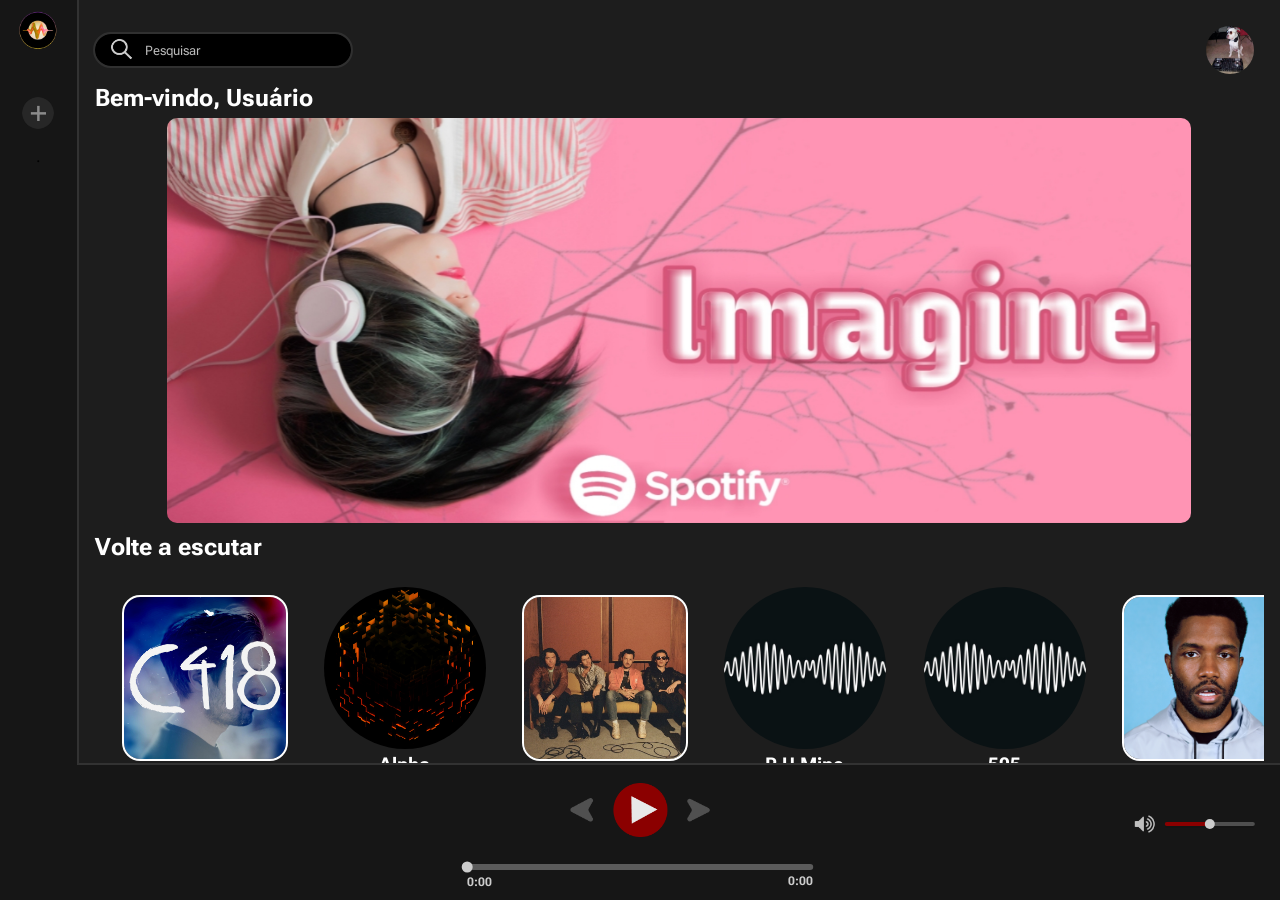
==== commit 6a16a3f8: "tentando arrumar" ====
--- a/index.html
+++ b/index.html
@@ -64,7 +64,7 @@
 
         <aside class="barra-lateral">
 
-            <img src="./src/assets/image/logosite.png" class="logo">
+            <a href="/index.html"><img src="./src/assets/image/logosite.png" class="logo"></a>
 
             <div class="playlist-container" id="btn-criarPlaylist">
                 <img class="botao-add-playlist" src="./src/assets/image/add_playlist.png">
--- a/src/css/estilo.css
+++ b/src/css/estilo.css
@@ -49,6 +49,11 @@
     display: flex;
     flex-direction: column;
     max-height: 85vh;
+}
+
+.barra-lateral a{
+    display: flex;
+    justify-content: center;
 }
 
 #input-playlists {
@@ -734,7 +739,7 @@
 }
 
 #volume-bar {
-    --webkit-appearance: none;
+    -webkit-appearance: none;
     width: 7vw;
     background: transparent;
     cursor: pointer;
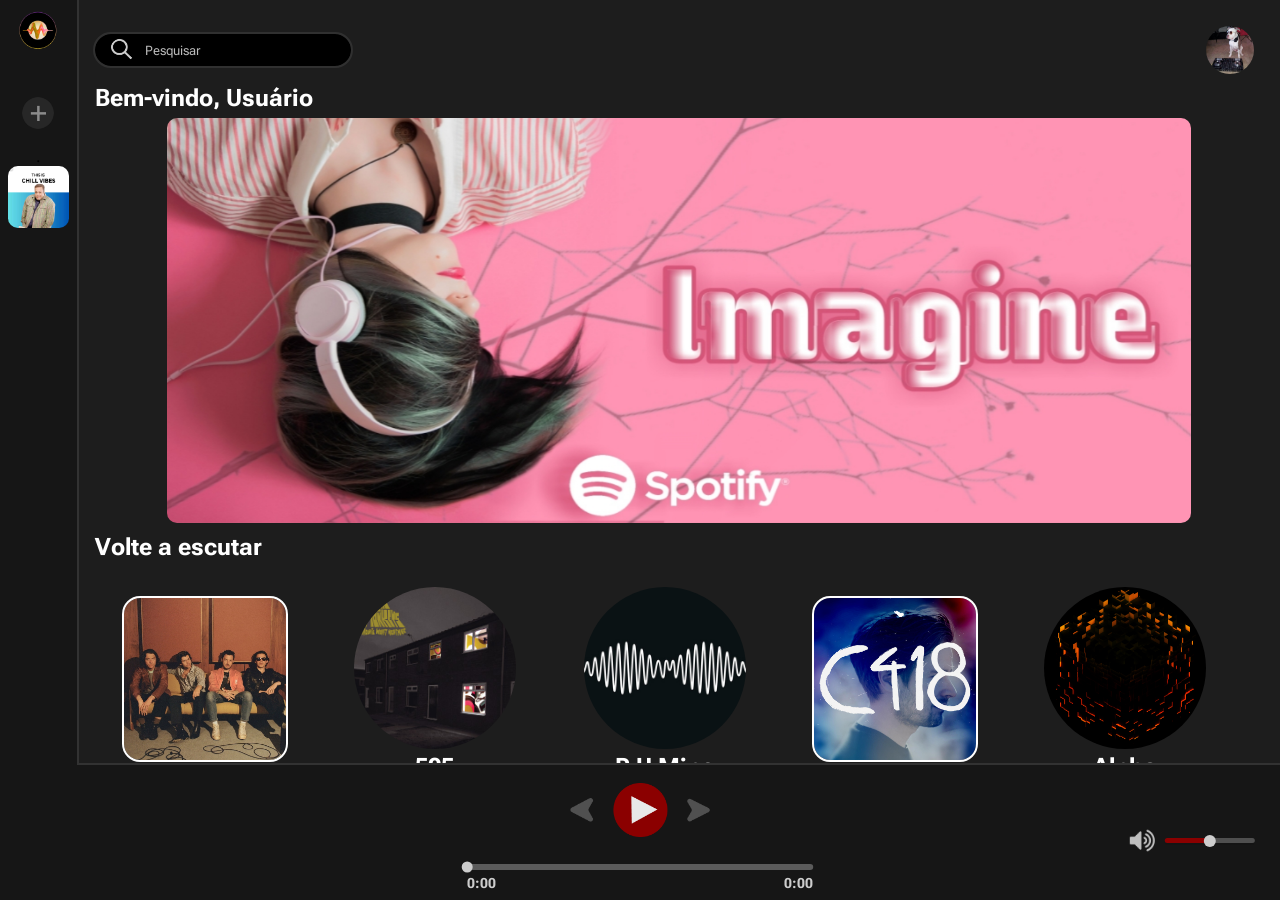
==== commit 4c0baca5: "pequenos ajustes" ====
--- a/index.html
+++ b/index.html
@@ -69,17 +69,18 @@
             <div class="playlist-container" id="btn-criarPlaylist">
                 <img class="botao-add-playlist" src="./src/assets/image/add_playlist.png">
                 <h1 class="playlist-nome">Criar nova playlist</h1>
-                <div id="input-playlists" class="hide">
-                    <div>
-                        <label for="input-nomePlaylist">Nome da playlist:</label>
-                        <input type="text" id="input-nomePlaylist" placeholder="Nome playlist">
-                    </div>
-                    <div>
-                        <label for="input-nomeCriador">Nome do criador:</label>
-                        <input type="text" id="input-nomeCriador" placeholder="Nome do criador">
-                    </div>
-                    <button type="button" id="btn-confirmarPlaylist">Confirmar</button>
+            </div>
+
+            <div id="input-playlists" class="hide">
+                <div>
+                    <label for="input-nomePlaylist">Nome da playlist:</label>
+                    <input type="text" id="input-nomePlaylist" placeholder="Nome playlist">
                 </div>
+                <div>
+                    <label for="input-nomeCriador">Nome do criador:</label>
+                    <input type="text" id="input-nomeCriador" placeholder="Nome do criador">
+                </div>
+                <button type="button" id="btn-confirmarPlaylist">Confirmar</button>
             </div>
 
             <div class="playlist-content">
--- a/src/css/estilo.css
+++ b/src/css/estilo.css
@@ -24,14 +24,14 @@
 .site {
     display: grid;
     grid-template-columns: minmax(75px, 6vw) 1fr;
-    grid-template-rows: 85vh auto 0;
+    grid-template-rows: 85vh auto auto;
     grid-template-areas:
         "barraLateral sub-main"
         "controle-musica controle-musica"
         "barra-debaixo barra-debaixo";
 
     background: transparent;
-    height: 100vh;
+    min-height: 100vh;
     overflow: visible;
 
 }
@@ -51,7 +51,7 @@
     max-height: 85vh;
 }
 
-.barra-lateral a{
+.barra-lateral a {
     display: flex;
     justify-content: center;
 }
@@ -89,16 +89,16 @@
     border: 2px solid #fff;
     width: 50%;
     aspect-ratio: 3/1;
-    margin-top:15px;
+    margin-top: 15px;
     margin-bottom: 10px;
     border-radius: 10px;
     cursor: pointer;
-    margin-left:25%;
+    margin-left: 25%;
 }
 
 #btn-confirmarPlaylist:hover {
     background: #810000;
-    margin-left:25%;
+    margin-left: 25%;
     transform: scale(105%);
     transition: 0.1s ease-in-out;
 
@@ -109,6 +109,112 @@
     flex-direction: column;
     align-items: center;
     max-width: 100%;
+}
+
+.btn-Playlist {
+    background: #ac0000;
+    color: #fff;
+    border: #fff 2px solid;
+    border-radius: 10px;
+    width: 5em;
+    height: 2rem;
+    font-size: 1.2rem;
+    cursor: pointer;
+}
+
+.btn-Playlist:hover {
+    background: #810000;
+    transform: scale(105%);
+    transition: 0.1s ease-in-out;
+}
+
+.addMusga {
+    display: flex;
+    justify-content: space-between;
+    align-items: center;
+    width: 30vw;
+    font-size: 0.8em;
+    color: #8b8b8b;
+    background: #161616;
+    padding: 10px;
+    border-bottom: #424242 2px solid;
+    cursor: pointer;
+}
+
+.addMusga:hover {
+    background: #272727;
+}
+
+.addMusga:first-child {
+    border-radius: 20px 20px 0px 0px;
+}
+
+.addMusga:last-child {
+    border-radius: 0 0 20px 20px;
+    border-bottom: 0;
+}
+
+#div-addMusga {
+    background: #0e0e0e;
+    display: grid;
+    justify-content: center;
+    position: absolute;
+    padding: 20px;
+    border-radius: 20px;
+    left: 50%;
+    top: 10vh;
+    transform: translateX(-50%);
+    z-index: 999999;
+}
+
+#div-addMusga article {
+    display: flex;
+    justify-content: space-between;
+    margin-bottom: 0.5rem;
+}
+
+#btn-fecharAddMusga {
+    background: none;
+    color: #fff;
+    border: none;
+    font-weight: 400;
+    font-size: 1.5rem;
+    cursor: pointer;
+}
+
+#btn-fecharAddMusga:hover {
+    color: #ac0000;
+}
+
+#container-addMusga {
+    overflow-y: auto;
+}
+
+#btn-addMusga {
+    background: #ac0000;
+    color: #fff;
+    border: #fff 2px solid;
+    font-size: 1.7rem;
+    width:2.5rem;
+    aspect-ratio: 1/1;
+    border-radius: 50%;
+    margin-bottom: 1rem;
+    cursor: pointer;
+    font-weight: 750;
+    display:flex;
+    justify-content: center;
+    align-items: center;
+}
+
+#btn-addMusga:hover{
+    background: #810000;
+}
+
+.addMusga img {
+    height: 4rem;
+    aspect-ratio: 1/1;
+    border-radius: 50%;
+
 }
 
 .btn-playlist {
@@ -275,12 +381,12 @@
     background: #8B0000;
 }
 
-.btn-retangular:hover{
+.btn-retangular:hover {
     transform: scale(105%);
     transition: 0.15s;
 }
 
-.btn-retangular:active{
+.btn-retangular:active {
     transform: scale(95%);
     transition: 0.1s;
 }
@@ -329,7 +435,7 @@
 .titulo {
     color: white;
     font-family: 'Roboto Flex';
-    font-size: clamp(1rem, 1.75vw, 2rem);
+    font-size: clamp(1rem, 2vw, 4rem);
     margin-right: 1.5vw;
 }
 
@@ -438,7 +544,7 @@
     width: 100%;
 }
 
-.header-artista{
+.header-artista {
     display: flex;
     flex-direction: column;
     width: 100%;
@@ -571,6 +677,7 @@
     display: flex;
     overflow-x: auto;
     padding: 10px;
+    gap: 30px;
     justify-content: left;
 }
 
@@ -610,7 +717,7 @@
     position: relative;
 }
 
-.botao-play-icon{
+.botao-play-icon {
     max-width: 6vh;
     max-height: 6vh;
     position: absolute;
@@ -645,17 +752,17 @@
 }
 
 .icon-nome {
-    font-size: 1.2rem;
+    font-size: 1.5rem;
     font-weight: bold;
 }
 
 .icon-artista {
+    font-size: 1.15rem;
+    font-weight: 550;
+}
+
+.tipo {
     font-size: 1rem;
-    font-weight: 550;
-}
-
-.tipo {
-    font-size: 0.8rem;
     color: #9999;
     font-family: 'DM Sans'
 }
@@ -735,7 +842,7 @@
     align-items: center;
     justify-content: center;
     gap: 0.75vw;
-    margin-top: 1vh;
+    margin-top: 2vh;
 }
 
 #volume-bar {
@@ -746,25 +853,25 @@
 }
 
 #volume-bar::-webkit-slider-runnable-track {
-  height: 4px;
-  background: linear-gradient(to right, #8B0000 var(--range-pct, 0%), #4f4f4f var(--range-pct, 0%));
-  border-radius: 10px;
-  box-shadow: 0px 2px 0px rgba(0, 0, 0, 0.1);
+    height: 5px;
+    background: linear-gradient(to right, #8B0000 var(--range-pct, 0%), #4f4f4f var(--range-pct, 0%));
+    border-radius: 10px;
+    box-shadow: 0px 2px 0px rgba(0, 0, 0, 0.1);
 }
 
 #volume-bar::-webkit-slider-thumb {
-  -webkit-appearance: none;
-  height: 10px;
-  width: 10px;
-  background: #CDCDCD;
-  border-radius: 10px;
-  margin-top: -2.75px;
+    -webkit-appearance: none;
+    height: 12px;
+    width: 12px;
+    background: #CDCDCD;
+    border-radius: 10px;
+    margin-top: -3px;
 }
 
 .imagem-botao-mutar {
     margin-top: 4px;
-    width: 20px;
-    height: 20px;
+    width: 25px;
+    height: 25px;
     filter: brightness(0) invert(0.75)
 }
 
@@ -839,8 +946,8 @@
     color: #CDCDCD;
 }
 
-#tempo-total{
-    margin-top: -15px;
+#tempo-total {
+    margin-top: -17px;
     text-align: right;
     color: #CDCDCD;
 }
@@ -871,7 +978,7 @@
 
 /* Tempo (esquerda e direita) */
 .tempo {
-    font-size: 12px;
+    font-size: 0.9rem;
     color: #e4dcdc;
     min-width: 35px;
 }
@@ -891,15 +998,15 @@
 
 .container-texto-musica h2 {
     font-family: "dm sans";
-    font-size: 0.9rem;
+    font-size: 1rem;
     color: #CDCDCD;
     margin-left: 0.5vw;
     white-space: nowrap;
 }
 
-#titulo-player-album{
+#titulo-player-album {
     font-family: "dm sans";
-    font-size: 1rem;
+    font-size: 1.15rem;
     color: white;
     margin-left: 0.5vw;
     white-space: nowrap;
@@ -1039,6 +1146,10 @@
         font-size: 0.7rem;
     }
 
+    #titulo-player-album {
+        font-size: 0.7rem;
+    }
+
     .container-progresso {
         border-radius: 10px;
         width: 100%;
@@ -1234,9 +1345,9 @@
 
 /* bagulhinho das musicas */
 
-.playlist-musicaContainer{
+.playlist-musicaContainer {
     display: grid;
-    gap:10px;
+    gap: 10px;
 }
 
 .musica-playlist {
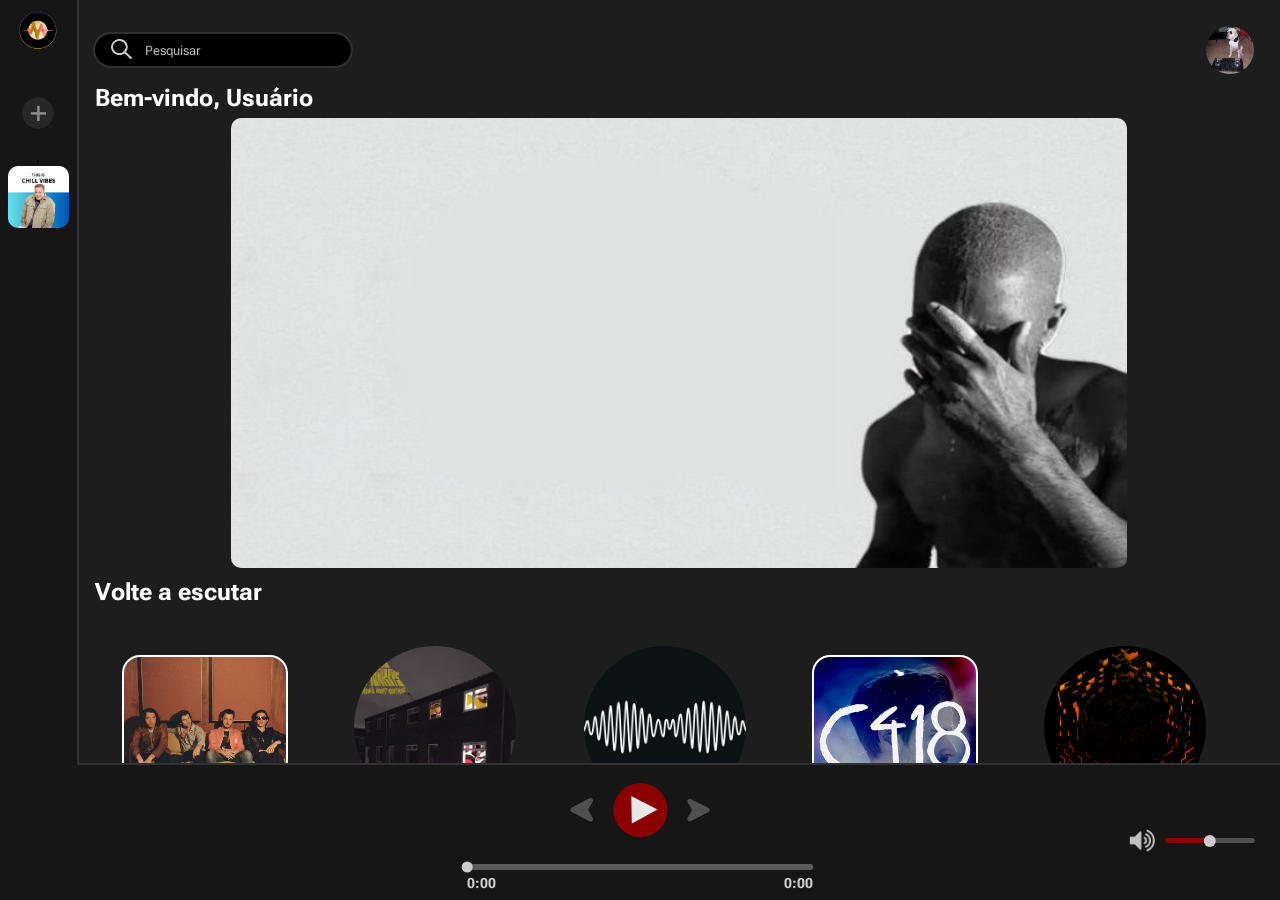
==== commit 59073e72: "terminando site" ====
--- a/index.html
+++ b/index.html
@@ -64,7 +64,7 @@
 
         <aside class="barra-lateral">
 
-            <a href="/index.html"><img src="./src/assets/image/logosite.png" class="logo"></a>
+            <a href="/src/pages/sobrenos.html"><img src="./src/assets/image/logosite.png" class="logo"></a>
 
             <div class="playlist-container" id="btn-criarPlaylist">
                 <img class="botao-add-playlist" src="./src/assets/image/add_playlist.png">
--- a/src/css/estilo.css
+++ b/src/css/estilo.css
@@ -112,23 +112,38 @@
 }
 
 .btn-Playlist {
-    background: #ac0000;
-    color: #fff;
-    border: #fff 2px solid;
+    color: #ffffff;
+    font-size: clamp(12px, 1.2vw, 20px);
+    font-weight: bold;
+    padding: 0.7vw 1.4vw 0.7vw 1.4vw;
+    border: none;
     border-radius: 10px;
-    width: 5em;
-    height: 2rem;
-    font-size: 1.2rem;
+    margin-top: 1.75vh;
     cursor: pointer;
+    align-items: center;
+    justify-content: center;
+    display: flex;
+    gap: 1vw;
+    font-family: "dm sans";
+    transition: 0.1s;
+    background: #8B0000;
+}
+
+.btn-Playlist img{
+    height: 1.2em;
+    width: auto;
 }
 
 .btn-Playlist:hover {
-    background: #810000;
     transform: scale(105%);
-    transition: 0.1s ease-in-out;
-}
-
-.addMusga {
+    transition: 0.15s;
+}
+
+.btn-Playlist:active {
+    transform: scale(95%);
+    transition: 0.1s;
+}
+.addMusica {
     display: flex;
     justify-content: space-between;
     align-items: center;
@@ -141,20 +156,20 @@
     cursor: pointer;
 }
 
-.addMusga:hover {
+.addMusica:hover {
     background: #272727;
 }
 
-.addMusga:first-child {
+.addMusica:first-child {
     border-radius: 20px 20px 0px 0px;
 }
 
-.addMusga:last-child {
+.addMusica:last-child {
     border-radius: 0 0 20px 20px;
     border-bottom: 0;
 }
 
-#div-addMusga {
+#div-addMusica {
     background: #0e0e0e;
     display: grid;
     justify-content: center;
@@ -167,13 +182,13 @@
     z-index: 999999;
 }
 
-#div-addMusga article {
+#div-addMusica article {
     display: flex;
     justify-content: space-between;
     margin-bottom: 0.5rem;
 }
 
-#btn-fecharAddMusga {
+#btn-fecharAddMusica {
     background: none;
     color: #fff;
     border: none;
@@ -182,48 +197,40 @@
     cursor: pointer;
 }
 
-#btn-fecharAddMusga:hover {
+#btn-fecharAddMusica:hover {
     color: #ac0000;
 }
 
-#container-addMusga {
+#container-addMusica {
     overflow-y: auto;
 }
 
-#btn-addMusga {
-    background: #ac0000;
-    color: #fff;
-    border: #fff 2px solid;
-    font-size: 1.7rem;
-    width:2.5rem;
-    aspect-ratio: 1/1;
-    border-radius: 50%;
-    margin-bottom: 1rem;
-    cursor: pointer;
-    font-weight: 750;
+#btn-addMusica {
     display:flex;
     justify-content: center;
     align-items: center;
-}
-
-#btn-addMusga:hover{
-    background: #810000;
-}
-
-.addMusga img {
+    background-color: transparent;
+    border: none;
+    margin-bottom: 2vh;
+    transition: 0.1s;
+}
+
+#btn-addMusica img{
+    height: 5vh;
+    width: auto;
+}
+
+#btn-addMusica:hover{
+    transition: 0.15s;
+    transform: scale(110%);
+    cursor: pointer;
+}
+
+.addMusica img {
     height: 4rem;
     aspect-ratio: 1/1;
     border-radius: 50%;
 
-}
-
-.btn-playlist {
-    background: transparent;
-    border: none;
-    color: #fff;
-    font-size: 18px;
-    display: flex;
-    justify-content: space-between;
 }
 
 .playlist {
@@ -377,7 +384,7 @@
     display: flex;
     gap: 1vw;
     font-family: "dm sans";
-    transition: 0.075s;
+    transition: 0.1s;
     background: #8B0000;
 }
 
@@ -398,6 +405,12 @@
 
     display: flex;
     gap: 15px;
+}
+
+.container-botoes-playlist{
+    display: flex;
+    flex-direction: row;
+    gap: 1vw;
 }
 
 .musicas-artista {
@@ -693,8 +706,8 @@
 #banner-bemvindo {
     background-image: url(../assets/image/banner/banner_epico.jfif);
     background-size: cover;
-    width: 80vw;
-    height: 45vh;
+    width: 70vw;
+    height: 50vh;
     position: relative;
     left: 50%;
     transform: translateX(-50%);
@@ -754,6 +767,8 @@
 .icon-nome {
     font-size: 1.5rem;
     font-weight: bold;
+    width: calc(100% + 50px);
+    margin-left: -25px;
 }
 
 .icon-artista {
@@ -810,8 +825,8 @@
 }
 
 .btn-retangular img {
+    height: 1.2em;
     width: auto;
-    height: 1.2em;
 }
 
 #btn-aleatorio img {
@@ -1310,7 +1325,7 @@
 
 /* estilização da pagina de playlist */
 
-.playlist-info img {
+.capaPlaylist {
     width: 15vw;
     aspect-ratio: 1/1;
     min-width: 170px;
@@ -1321,26 +1336,32 @@
     display: flex;
     align-items: center;
     margin-bottom: 3rem;
-}
-
-.playlist-info div {
-    margin-left: 5vh;
+    align-items: flex-start
+}
+
+.informacao-playlist {
+    margin-left: 2vw;
+    margin-top: 4vh;
     text-align: left;
 }
 
 .playlist-namePage {
-    font-size: 3rem;
+    font-size: 4rem;
 }
 
 .criador-playlist {
-    margin-top: 10px;
+    font-size: 1.5rem;
+    color: #CDCDCD;
+    font-family: "DM Sans";
+    font-weight: 500;
+}
+
+.dados-playlist {
     font-size: 1.3rem;
+    color: #CDCDCD;
+    font-family: "DM Sans";
     font-weight: 500;
-}
-
-.dados-playlist {
-    font-size: 1rem;
-    font-weight: 350;
+    margin-top: 2vh;
 }
 
 /* bagulhinho das musicas */
@@ -1353,11 +1374,10 @@
 .musica-playlist {
     width: 100%;
     display: flex;
-    justify-content: space-between;
     align-items: center;
     cursor: pointer;
     padding: 0.4rem;
-    background: #272727;
+    background: transparent;
     border-radius: 0.6rem;
 }
 
@@ -1374,12 +1394,13 @@
 
 .info-musicaPlaylist {
     align-items: center;
-    font-size: 0.8rem;
-    margin-left: 0.5em;
+    margin-left: 0.75vw;
+    width: 32.75vw;
 }
 
 .nome-musicaPlaylist {
-    font-size: 1.5rem;
+    font-size: 1.75rem;
+    margin-bottom: 1vh;
 }
 
 .artista-musicaPlaylist {
@@ -1388,9 +1409,109 @@
 }
 
 .tempo-musicaPlaylist {
-    font-size: 1.3em
+    font-size: 1.3em;
+    width: 41.5vw;
+    font-family: "DM sans";
+    color: #CDCDCD;
+    font-weight: 500;
 }
 
 .toques-musicaPlaylist {
     font-size: 1.3em;
+    font-family: "DM sans";
+    color: #CDCDCD;
+    font-weight: 500;
+}
+
+.container-info-musica-playlist{
+    display: flex;
+    flex-direction: row;
+    justify-content: space-between;
+    padding-right: 5vw;
+    margin-bottom: 2vh;
+}
+
+.sobre-nos{
+    display: flex;
+    flex-direction: column;
+    align-items: center;
+}
+
+.titulo-sobrenos{
+    color: #FFFF;
+    font-size: 8rem;
+    margin-top: 5vh;
+    font-family: "dm sans"
+}
+
+.logo-sobrenos{
+    height: auto;
+    width: 300px;
+}
+
+.sobrenos-subtitulo{
+    color: white;
+    font-size: 4rem;
+    margin-top: 2vh;
+}
+
+.texto-corrido-sobrenos{
+    color: white;
+    margin-top: 2vh;
+    font-weight: normal;
+    font-size: 1.75rem;
+    padding-left: 10vw;
+    padding-right: 10vw;
+}
+
+.texto-corrido-sobrenos p{
+    text-indent: 2em;
+}
+
+.foto-time{
+    display: flex;
+    flex-direction: row;
+    color: white;
+    gap: 3vw;
+    margin-bottom: 3vh;
+    margin-top: 1.5vh;
+}
+
+.card-time{
+    background-color: #212121;
+    align-items: center;
+    display: flex;
+    flex-direction: column;
+    text-align: center;
+    padding: 1vw;
+    border-radius: 20px;
+    width: 13vw;
+}
+
+.imagem-card{
+    border-radius: 10px;
+    width: 200px;
+    height: 200px;
+    object-fit: cover;
+    object-position: center 20%;
+}
+
+#alvaro{
+    object-position: center;
+}
+
+.nome-card-time{
+    margin-top: 1vh;
+    font-size: 1.75rem;
+}
+
+.card-time-cargo{
+    font-size: 1.15rem;
+    font-family: "dm sans";
+    color: #CDCDCD;
+}
+
+footer p{
+    color: white;
+    font-size: 1.25rem;
 }
